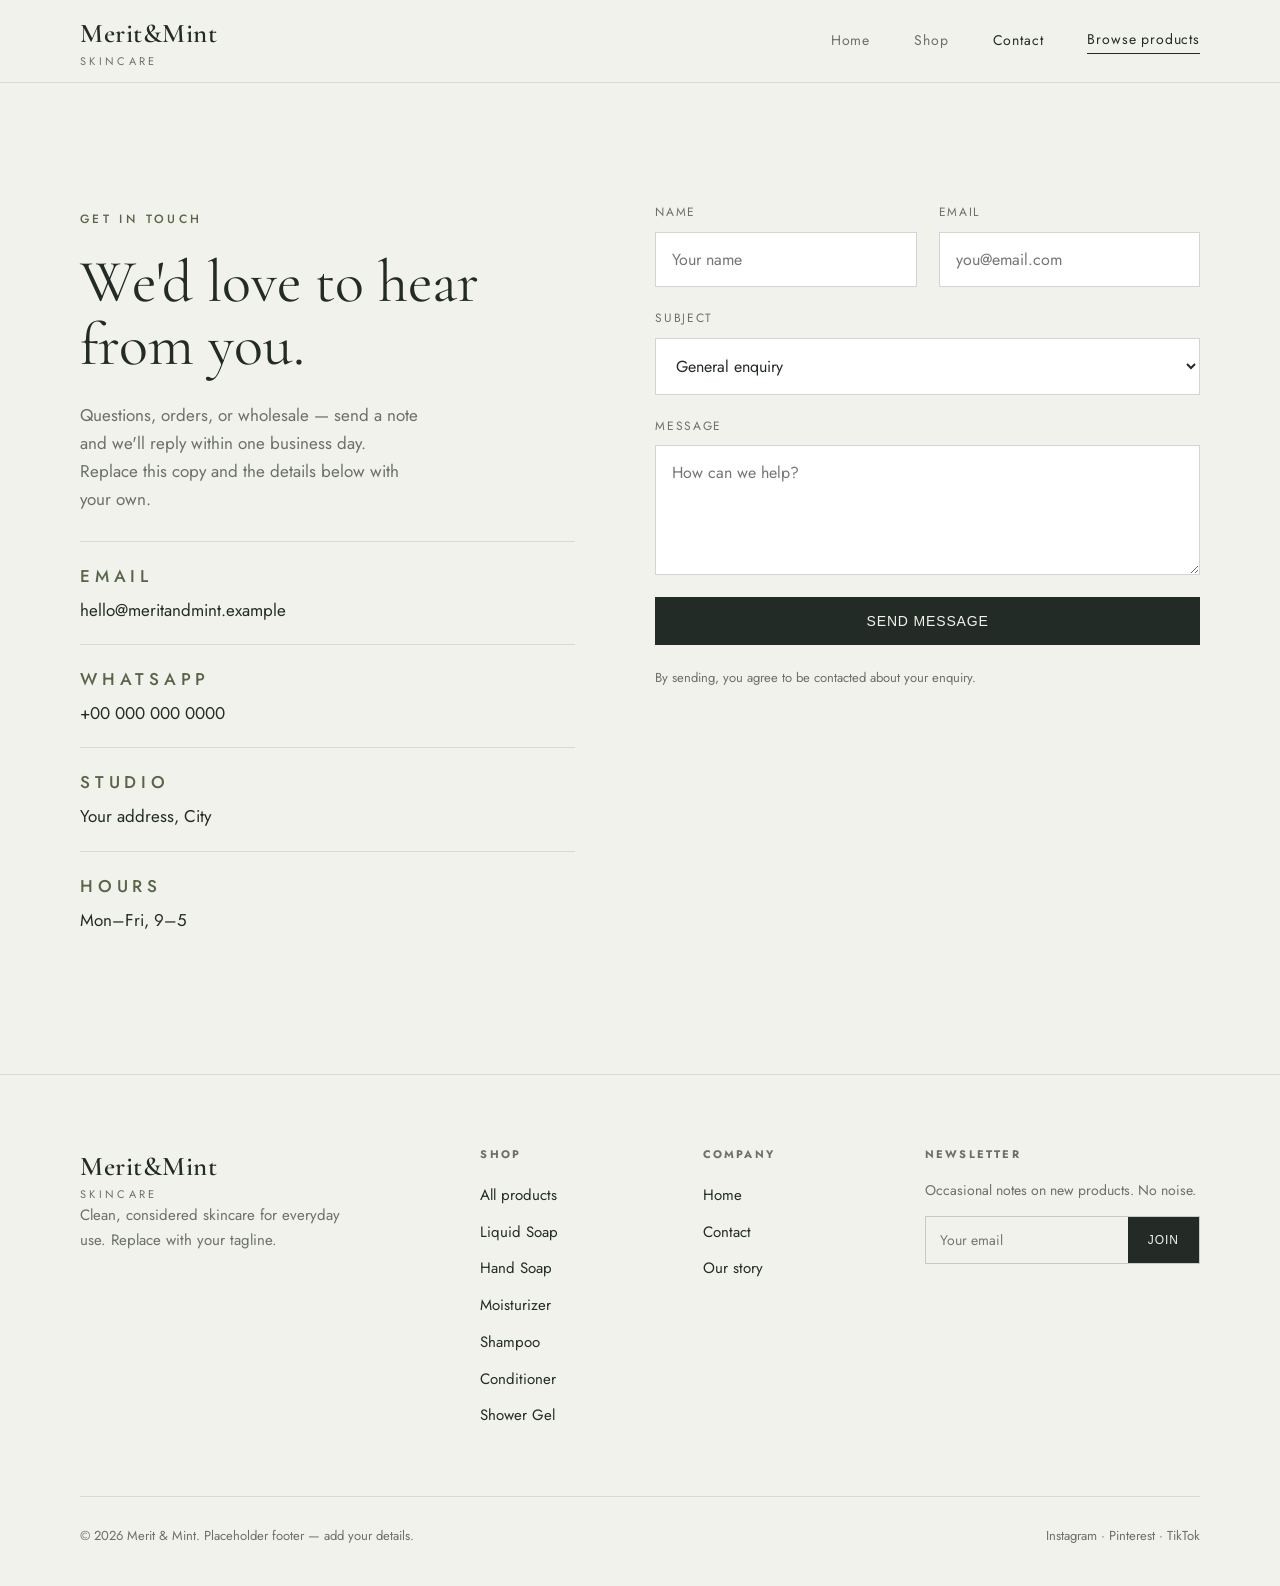
==== contact.html @ 52309c60 "Initial commit: skincare site" ====
<!DOCTYPE html>
<html lang="en">
<head>
<meta charset="UTF-8">
<meta name="viewport" content="width=device-width, initial-scale=1.0">
<title>Contact — Merit &amp; Mint</title>
<meta name="description" content="Get in touch with Merit &amp; Mint to enquire or place an order.">
<link rel="preconnect" href="https://fonts.googleapis.com">
<link rel="preconnect" href="https://fonts.gstatic.com" crossorigin>
<link href="https://fonts.googleapis.com/css2?family=Cormorant+Garamond:ital,wght@0,400;0,500;0,600;1,400;1,500&family=Jost:wght@300;400;500&display=swap" rel="stylesheet">
<link rel="stylesheet" href="assets/style.css">
</head>
<body>

<!-- NAV -->
<header class="nav">
  <div class="wrap nav-inner">
    <a href="index.html" class="brand">Merit&amp;Mint<small>Skincare</small></a>
    <nav class="nav-links">
      <a href="index.html">Home</a>
      <a href="shop.html">Shop</a>
      <a href="contact.html" class="active">Contact</a>
      <a href="shop.html" class="nav-cta">Browse products</a>
    </nav>
    <button class="burger" aria-label="Menu"><span></span><span></span><span></span></button>
  </div>
</header>

<!-- CONTACT -->
<section class="section">
  <div class="wrap contact-grid">
    <div class="contact-info reveal">
      <span class="label">Get in touch</span>
      <h2 class="serif">We'd love to hear from you.</h2>
      <p>Questions, orders, or wholesale — send a note and we'll reply within one business day. Replace this copy and the details below with your own.</p>
      <div class="info-row">
        <span class="label">Email</span>
        <a href="mailto:hello@meritandmint.example">hello@meritandmint.example</a>
      </div>
      <div class="info-row">
        <span class="label">WhatsApp</span>
        <a href="#">+00 000 000 0000</a>
      </div>
      <div class="info-row">
        <span class="label">Studio</span>
        <span>Your address, City</span>
      </div>
      <div class="info-row">
        <span class="label">Hours</span>
        <span>Mon–Fri, 9–5</span>
      </div>
    </div>

    <div class="reveal">
      <form class="form" id="contact-form" novalidate>
        <div class="field two">
          <div class="field">
            <label for="name">Name</label>
            <input id="name" name="name" type="text" required placeholder="Your name">
          </div>
          <div class="field">
            <label for="email">Email</label>
            <input id="email" name="email" type="email" required placeholder="you@email.com">
          </div>
        </div>
        <div class="field">
          <label for="subject">Subject</label>
          <select id="subject" name="subject">
            <option>General enquiry</option>
            <option>Product enquiry</option>
            <option>Place an order</option>
            <option>Wholesale</option>
          </select>
        </div>
        <div class="field">
          <label for="message">Message</label>
          <textarea id="message" name="message" required placeholder="How can we help?"></textarea>
        </div>
        <button type="submit" class="btn">Send message</button>
        <p class="form-note">By sending, you agree to be contacted about your enquiry.</p>
      </form>
      <div class="form-success" id="form-success">
        <strong>Thank you — your message is ready to send.</strong><br>
        This is a front-end demo, so nothing was actually delivered yet. See the note below to connect it to your inbox.
      </div>
    </div>
  </div>
</section>

<!-- FOOTER -->
<footer class="footer">
  <div class="wrap">
    <div class="foot-top">
      <div class="foot-brand">
        <a href="index.html" class="brand">Merit&amp;Mint<small>Skincare</small></a>
        <p>Clean, considered skincare for everyday use. Replace with your tagline.</p>
      </div>
      <div class="foot-col">
        <h5>Shop</h5>
        <a href="shop.html">All products</a>
        <a href="shop.html">Liquid Soap</a>
        <a href="shop.html">Hand Soap</a>
        <a href="shop.html">Moisturizer</a>
        <a href="shop.html">Shampoo</a>
        <a href="shop.html">Conditioner</a>
        <a href="shop.html">Shower Gel</a>
      </div>
      <div class="foot-col">
        <h5>Company</h5>
        <a href="index.html">Home</a>
        <a href="contact.html">Contact</a>
        <a href="contact.html">Our story</a>
      </div>
      <div class="foot-news">
        <h5 style="font-size:11px;letter-spacing:.2em;text-transform:uppercase;color:var(--stone);margin-bottom:16px">Newsletter</h5>
        <p>Occasional notes on new products. No noise.</p>
        <form class="row" id="news-form">
          <input type="email" placeholder="Your email" aria-label="Email" required>
          <button type="submit">Join</button>
        </form>
      </div>
    </div>
    <div class="foot-bottom">
      <span>© <span id="year">2026</span> Merit &amp; Mint. Placeholder footer — add your details.</span>
      <span>Instagram · Pinterest · TikTok</span>
    </div>
  </div>
</footer>

<script src="assets/script.js"></script>
</body>
</html>
---- assets/style.css ----
/* =========================================================
   MERIT & MINT — shared stylesheet
   Spa-luxe skincare brand. Core palette lives in :root below.
   ========================================================= */

:root{
  --bg:#F1F2EC;          /* soft mineral off-white */
  --surface:#FFFFFF;     /* cards / panels */
  --surface-2:#E8EAE1;   /* tonal tiles */
  --ink:#232B26;         /* deep pine charcoal */
  --stone:#6B7167;       /* muted secondary text */
  --sage:#7E8C6A;        /* accent */
  --sage-deep:#59654A;   /* accent for text/hover */
  --line:rgba(35,43,38,0.12);
  --line-strong:rgba(35,43,38,0.20);
  --max:1200px;
  --ease:cubic-bezier(.22,.61,.36,1);
}

*{box-sizing:border-box;margin:0;padding:0}
html{scroll-behavior:smooth}
body{
  background:var(--bg);
  color:var(--ink);
  font-family:'Jost',system-ui,sans-serif;
  font-size:17px;
  line-height:1.65;
  font-weight:400;
  -webkit-font-smoothing:antialiased;
}
img{max-width:100%;display:block}
a{color:inherit;text-decoration:none}
.wrap{max-width:var(--max);margin:0 auto;padding:0 40px}
.serif{font-family:'Cormorant Garamond',Georgia,serif;font-weight:500;line-height:1.05;letter-spacing:0}

/* utility label — letter-spaced small caps */
.label{
  font-size:12px;letter-spacing:.28em;text-transform:uppercase;
  font-weight:500;color:var(--sage-deep);
}

/* buttons */
.btn{
  display:inline-block;font-weight:500;font-size:14px;letter-spacing:.06em;
  text-transform:uppercase;padding:15px 34px;border-radius:0;cursor:pointer;
  background:var(--ink);color:var(--bg);border:1px solid var(--ink);
  transition:background .25s var(--ease),color .25s var(--ease);
}
.btn:hover{background:transparent;color:var(--ink)}
.btn-line{background:transparent;color:var(--ink)}
.btn-line:hover{background:var(--ink);color:var(--bg)}
.btn-sm{padding:11px 22px;font-size:12px}

/* =================== NAV =================== */
.nav{
  position:sticky;top:0;z-index:100;
  background:rgba(241,242,236,.82);
  backdrop-filter:blur(14px);
  border-bottom:1px solid var(--line);
}
.nav-inner{display:flex;align-items:center;justify-content:space-between;height:82px}
.brand{font-family:'Cormorant Garamond',serif;font-weight:600;font-size:27px;letter-spacing:.02em}
.brand small{font-size:11px;letter-spacing:.3em;display:block;text-transform:uppercase;color:var(--stone);font-family:'Jost',sans-serif;font-weight:400;margin-top:-4px}
.nav-links{display:flex;gap:44px;align-items:center}
.nav-links a{font-size:14px;letter-spacing:.06em;color:var(--stone);transition:color .2s}
.nav-links a:hover,.nav-links a.active{color:var(--ink)}
.nav-cta{color:var(--ink)!important;border-bottom:1px solid var(--ink);padding-bottom:2px}
.burger{display:none;background:none;border:none;cursor:pointer;width:30px;height:22px;position:relative}
.burger span{position:absolute;left:0;right:0;height:1.5px;background:var(--ink);transition:.3s}
.burger span:nth-child(1){top:0}
.burger span:nth-child(2){top:10px}
.burger span:nth-child(3){top:20px}

/* =================== HERO =================== */
.hero{padding:110px 0 120px}
.hero-grid{display:grid;grid-template-columns:1fr 1fr;gap:80px;align-items:center}
.hero h1{font-size:clamp(52px,7vw,104px);margin:26px 0 30px;font-weight:400}
.hero h1 em{font-style:italic;color:var(--sage-deep)}
.hero p{font-size:19px;color:var(--stone);max-width:38ch;margin-bottom:38px}
.hero-actions{display:flex;gap:18px;flex-wrap:wrap;align-items:center}
.hero-figure{
  aspect-ratio:3/4;position:relative;
  background:linear-gradient(155deg,var(--surface-2),#DADED0);
  border:1px solid var(--line);overflow:hidden;
}
.hero-figure .leaf{
  position:absolute;top:50%;left:50%;transform:translate(-50%,-50%);
  font-family:'Cormorant Garamond',serif;font-style:italic;
  font-size:clamp(90px,14vw,180px);color:var(--sage);opacity:.55;font-weight:400;
}
.hero-figure .tag{
  position:absolute;bottom:28px;left:28px;
  font-size:11px;letter-spacing:.2em;text-transform:uppercase;color:var(--stone);
}

/* =================== VALUES STRIP =================== */
.strip{border-top:1px solid var(--line);border-bottom:1px solid var(--line)}
.strip-inner{display:grid;grid-template-columns:repeat(4,1fr)}
.strip-item{padding:34px 26px;border-right:1px solid var(--line);text-align:center}
.strip-item:last-child{border-right:none}
.strip-item .label{display:block;margin-bottom:8px}
.strip-item p{font-size:14px;color:var(--stone)}

/* =================== SECTION SHELL =================== */
.section{padding:120px 0}
.section-head{max-width:56ch}
.section-head.center{margin:0 auto;text-align:center}
.section-head h2{font-size:clamp(38px,5vw,64px);margin:20px 0;font-weight:400}
.section-head p{color:var(--stone);font-size:18px}

/* =================== PRODUCT GRID =================== */
.filters{display:flex;gap:12px;flex-wrap:wrap;justify-content:center;margin:44px 0 56px}
.filter{
  font-size:13px;letter-spacing:.08em;text-transform:uppercase;
  padding:9px 22px;border:1px solid var(--line-strong);background:transparent;
  color:var(--stone);cursor:pointer;transition:.2s;font-family:inherit;
}
.filter:hover{color:var(--ink);border-color:var(--ink)}
.filter.active{background:var(--ink);color:var(--bg);border-color:var(--ink)}

.grid{display:grid;grid-template-columns:repeat(3,1fr);gap:8px}
.card{
  background:var(--surface);border:1px solid var(--line);
  display:flex;flex-direction:column;cursor:pointer;
  transition:transform .35s var(--ease),box-shadow .35s var(--ease);
}
.card:hover{transform:translateY(-4px);box-shadow:0 24px 50px -30px rgba(35,43,38,.35)}
.card-img{
  aspect-ratio:1/1;position:relative;overflow:hidden;
  display:flex;align-items:center;justify-content:center;
}
.card-img .glyph{font-family:'Cormorant Garamond',serif;font-style:italic;font-size:64px;color:var(--ink);opacity:.5}
.card-cat{position:absolute;top:16px;left:16px;font-size:10px;letter-spacing:.2em;text-transform:uppercase;color:var(--stone)}
.card-body{padding:24px 24px 26px;display:flex;flex-direction:column;gap:6px;border-top:1px solid var(--line)}
.card-body h3{font-family:'Cormorant Garamond',serif;font-size:26px;font-weight:600;letter-spacing:0}
.card-body .desc{font-size:14px;color:var(--stone);line-height:1.5}
.card-foot{display:flex;align-items:center;justify-content:space-between;margin-top:12px}
.card-price{font-size:17px;font-weight:500}
.card-enquire{font-size:12px;letter-spacing:.08em;text-transform:uppercase;color:var(--sage-deep);border-bottom:1px solid transparent;transition:.2s}
.card:hover .card-enquire{border-color:var(--sage-deep)}

/* soft tonal backgrounds cycled per card */
.tone-1{background:linear-gradient(150deg,#E9EBE1,#D8DDCB)}
.tone-2{background:linear-gradient(150deg,#EFEAE3,#E0D6C6)}
.tone-3{background:linear-gradient(150deg,#E4E9E6,#CFDAD2)}
.tone-4{background:linear-gradient(150deg,#ECEBE6,#DAD8CD)}

/* =================== FEATURE / SPLIT =================== */
.split{display:grid;grid-template-columns:1fr 1fr;gap:80px;align-items:center}
.split-figure{aspect-ratio:4/5;background:linear-gradient(160deg,var(--surface-2),#D5DAC9);border:1px solid var(--line);position:relative}
.split-figure .leaf{position:absolute;top:50%;left:50%;transform:translate(-50%,-50%);font-family:'Cormorant Garamond',serif;font-style:italic;font-size:130px;color:var(--sage);opacity:.5}
.split h2{font-size:clamp(34px,4.4vw,54px);font-weight:400;margin:18px 0 22px}
.split p{color:var(--stone);margin-bottom:18px}

/* dark band */
.band{background:var(--ink);color:var(--bg)}
.band .label{color:var(--sage)}
.band blockquote{font-family:'Cormorant Garamond',serif;font-weight:400;font-size:clamp(30px,4.4vw,54px);line-height:1.25;max-width:22ch;margin:24px auto 0;text-align:center;font-style:italic}
.band .center{text-align:center}

/* =================== CONTACT =================== */
.contact-grid{display:grid;grid-template-columns:1fr 1.1fr;gap:80px}
.contact-info h2{font-size:clamp(36px,5vw,60px);font-weight:400;margin:20px 0 24px}
.contact-info p{color:var(--stone);margin-bottom:28px;max-width:34ch}
.info-row{padding:20px 0;border-top:1px solid var(--line)}
.info-row .label{display:block;margin-bottom:6px}
.info-row a,.info-row span{font-size:17px}

.form{display:flex;flex-direction:column;gap:22px}
.field{display:flex;flex-direction:column;gap:9px}
.field label{font-size:12px;letter-spacing:.14em;text-transform:uppercase;color:var(--stone)}
.field input,.field textarea,.field select{
  font-family:inherit;font-size:16px;color:var(--ink);
  background:var(--surface);border:1px solid var(--line-strong);
  padding:15px 16px;border-radius:0;transition:border-color .2s;
}
.field input:focus,.field textarea:focus,.field select:focus{outline:none;border-color:var(--sage-deep)}
.field textarea{resize:vertical;min-height:130px}
.field.two{display:grid;grid-template-columns:1fr 1fr;gap:22px}
.form-note{font-size:13px;color:var(--stone)}
.form-success{
  display:none;padding:24px;border:1px solid var(--sage);background:#E9EDE0;
  color:var(--sage-deep);font-size:15px;
}
.form-success.show{display:block}

/* =================== QUICK-VIEW MODAL =================== */
.modal{
  position:fixed;inset:0;z-index:200;display:none;
  align-items:center;justify-content:center;padding:24px;
  background:rgba(35,43,38,.55);backdrop-filter:blur(4px);
}
.modal.open{display:flex}
.modal-card{
  background:var(--bg);max-width:820px;width:100%;
  display:grid;grid-template-columns:1fr 1fr;position:relative;
  border:1px solid var(--line);max-height:88vh;overflow:hidden;
}
.modal-img{aspect-ratio:1/1;display:flex;align-items:center;justify-content:center}
.modal-img .glyph{font-family:'Cormorant Garamond',serif;font-style:italic;font-size:96px;color:var(--ink);opacity:.5}
.modal-body{padding:44px 40px;display:flex;flex-direction:column;gap:14px;overflow-y:auto}
.modal-body .card-cat{position:static}
.modal-body h3{font-family:'Cormorant Garamond',serif;font-size:38px;font-weight:600;line-height:1.05}
.modal-body .price{font-size:22px;font-weight:500}
.modal-body .long{color:var(--stone);font-size:15px}
.modal-body ul{list-style:none;display:flex;flex-direction:column;gap:8px;margin:6px 0}
.modal-body ul li{font-size:14px;color:var(--stone);padding-left:18px;position:relative}
.modal-body ul li::before{content:'';position:absolute;left:0;top:9px;width:6px;height:6px;background:var(--sage);border-radius:50%}
.modal-close{position:absolute;top:16px;right:16px;background:var(--bg);border:1px solid var(--line-strong);width:38px;height:38px;cursor:pointer;font-size:18px;z-index:2;transition:.2s}
.modal-close:hover{background:var(--ink);color:var(--bg)}

/* =================== FOOTER =================== */
.footer{border-top:1px solid var(--line);padding:70px 0 40px}
.foot-top{display:grid;grid-template-columns:2fr 1fr 1fr 1.3fr;gap:44px;margin-bottom:56px}
.foot-brand .brand{margin-bottom:16px}
.foot-brand p{color:var(--stone);font-size:15px;max-width:30ch}
.foot-col h5{font-size:11px;letter-spacing:.2em;text-transform:uppercase;color:var(--stone);margin-bottom:20px}
.foot-col a{display:block;font-size:15px;margin-bottom:12px;color:var(--ink);transition:color .2s}
.foot-col a:hover{color:var(--sage-deep)}
.foot-news p{font-size:14px;color:var(--stone);margin-bottom:14px}
.foot-news .row{display:flex;border:1px solid var(--line-strong)}
.foot-news input{flex:1;border:none;background:transparent;padding:13px 14px;font-family:inherit;font-size:14px;color:var(--ink)}
.foot-news input:focus{outline:none}
.foot-news button{border:none;background:var(--ink);color:var(--bg);padding:0 20px;cursor:pointer;font-size:12px;letter-spacing:.08em;text-transform:uppercase}
.foot-bottom{display:flex;justify-content:space-between;padding-top:28px;border-top:1px solid var(--line);color:var(--stone);font-size:13px;flex-wrap:wrap;gap:10px}

/* =================== REVEAL =================== */
.reveal{opacity:0;transform:translateY(22px);transition:opacity .8s var(--ease),transform .8s var(--ease)}
.reveal.in{opacity:1;transform:none}

/* =================== RESPONSIVE =================== */
@media (max-width:960px){
  .wrap{padding:0 28px}
  .nav-links{
    position:absolute;top:82px;left:0;right:0;flex-direction:column;gap:0;
    background:var(--bg);border-bottom:1px solid var(--line);
    max-height:0;overflow:hidden;transition:max-height .35s var(--ease);
  }
  .nav-links.open{max-height:340px}
  .nav-links a{width:100%;padding:16px 28px;border-top:1px solid var(--line)}
  .burger{display:block}
  .hero-grid{grid-template-columns:1fr;gap:52px}
  .hero-figure{max-width:440px}
  .strip-inner{grid-template-columns:1fr 1fr}
  .strip-item:nth-child(2){border-right:none}
  .strip-item{border-bottom:1px solid var(--line)}
  .grid{grid-template-columns:1fr 1fr}
  .split{grid-template-columns:1fr;gap:44px}
  .contact-grid{grid-template-columns:1fr;gap:52px}
  .modal-card{grid-template-columns:1fr;max-height:92vh;overflow-y:auto}
  .modal-img{aspect-ratio:16/10}
  .foot-top{grid-template-columns:1fr 1fr;gap:36px}
}
@media (max-width:600px){
  .wrap{padding:0 22px}
  .section{padding:80px 0}
  .hero{padding:64px 0 76px}
  .strip-inner{grid-template-columns:1fr}
  .strip-item{border-right:none}
  .grid{grid-template-columns:1fr}
  .field.two{grid-template-columns:1fr}
  .foot-top{grid-template-columns:1fr}
}
@media (prefers-reduced-motion:reduce){
  .reveal{opacity:1;transform:none;transition:none}
  html{scroll-behavior:auto}
  .card:hover{transform:none}
}
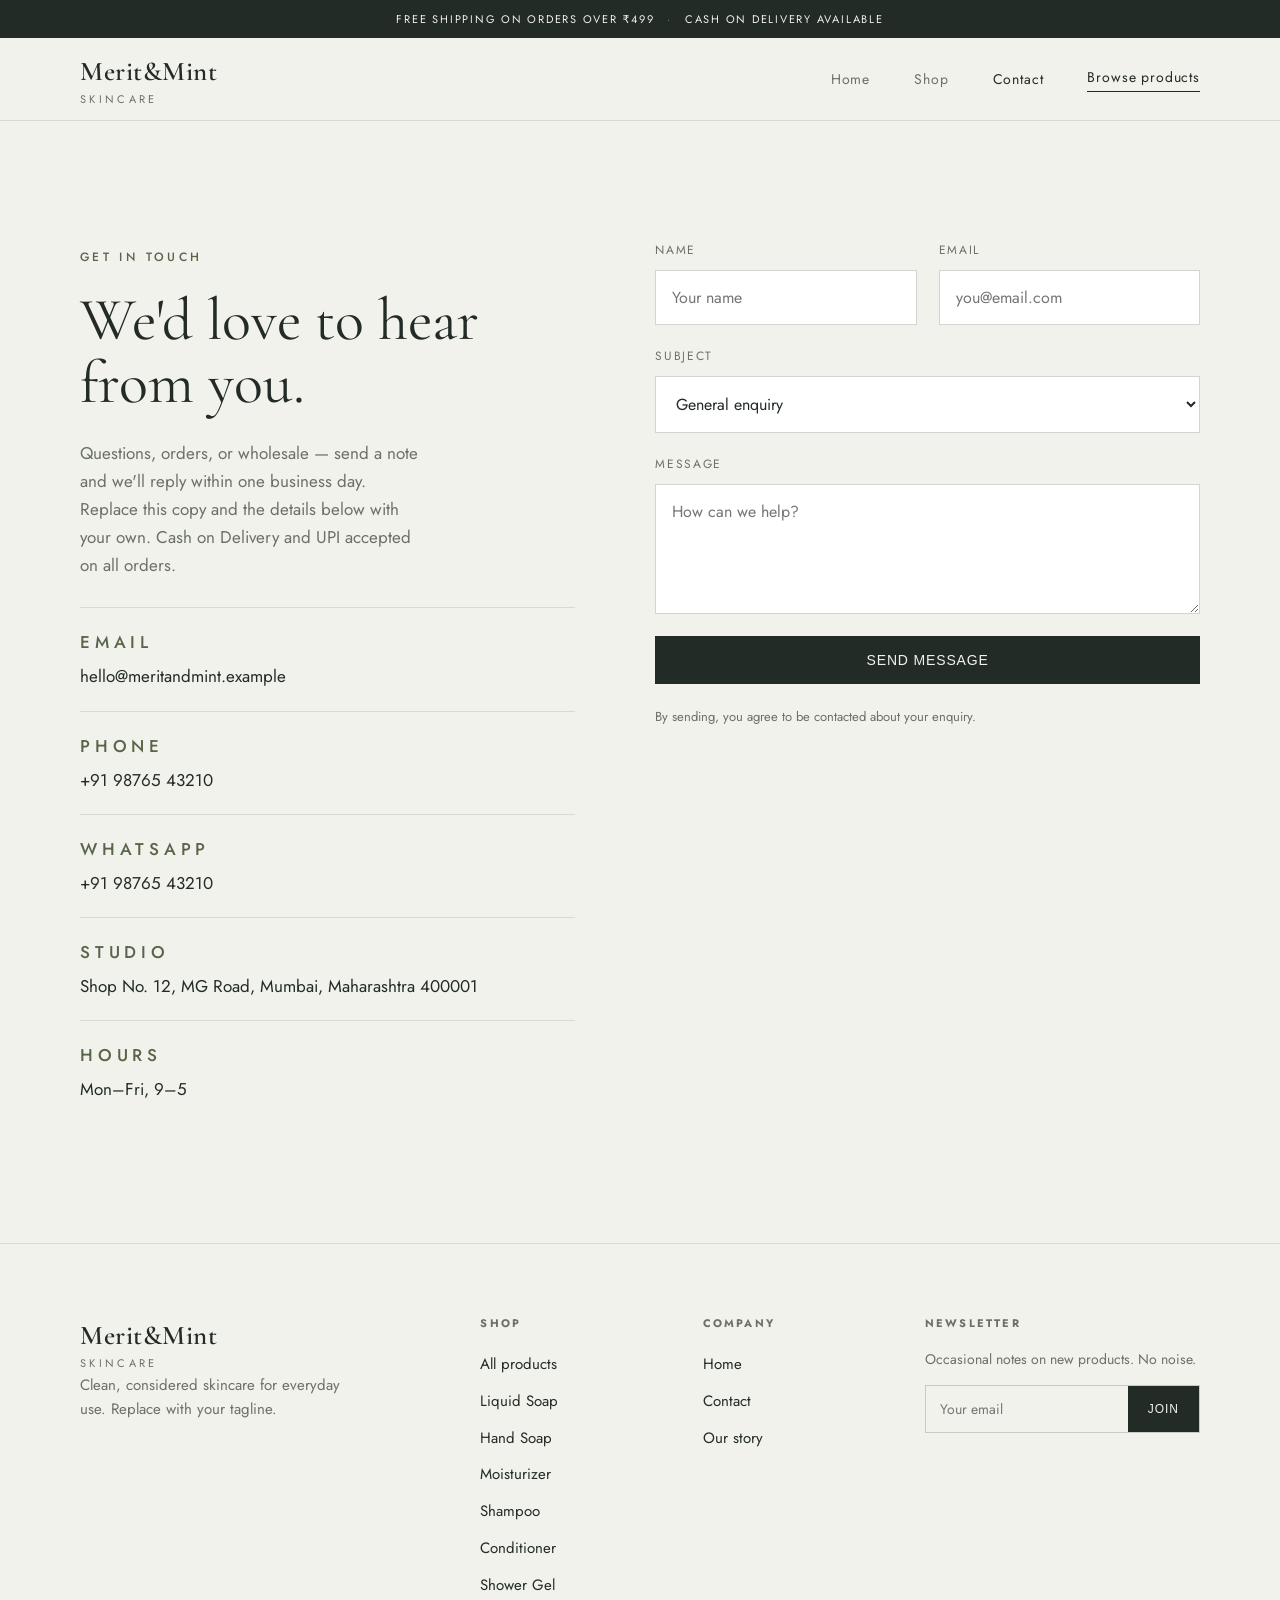
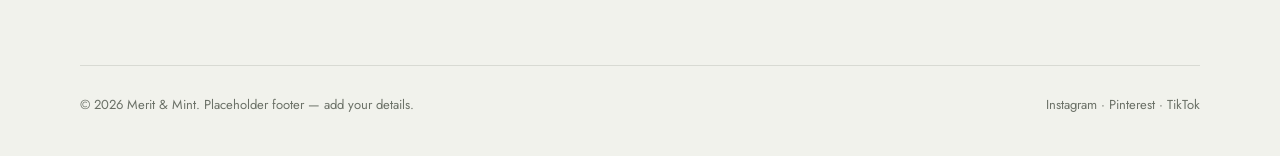
==== commit 4d73ffcb: "Localize for India: ₹ prices, +91 contact, shipping/COD banner" ====
--- a/contact.html
+++ b/contact.html
@@ -11,6 +11,9 @@
 <link rel="stylesheet" href="assets/style.css">
 </head>
 <body>
+
+<!-- ANNOUNCEMENT BAR -->
+<div class="promo-bar">Free shipping on orders over &#8377;499 <span>&middot;</span> Cash on Delivery available</div>
 
 <!-- NAV -->
 <header class="nav">
@@ -32,18 +35,22 @@
     <div class="contact-info reveal">
       <span class="label">Get in touch</span>
       <h2 class="serif">We'd love to hear from you.</h2>
-      <p>Questions, orders, or wholesale — send a note and we'll reply within one business day. Replace this copy and the details below with your own.</p>
+      <p>Questions, orders, or wholesale — send a note and we'll reply within one business day. Replace this copy and the details below with your own. Cash on Delivery and UPI accepted on all orders.</p>
       <div class="info-row">
         <span class="label">Email</span>
         <a href="mailto:hello@meritandmint.example">hello@meritandmint.example</a>
       </div>
       <div class="info-row">
+        <span class="label">Phone</span>
+        <a href="tel:+919876543210">+91 98765 43210</a>
+      </div>
+      <div class="info-row">
         <span class="label">WhatsApp</span>
-        <a href="#">+00 000 000 0000</a>
+        <a href="https://wa.me/919876543210">+91 98765 43210</a>
       </div>
       <div class="info-row">
         <span class="label">Studio</span>
-        <span>Your address, City</span>
+        <span>Shop No. 12, MG Road, Mumbai, Maharashtra 400001</span>
       </div>
       <div class="info-row">
         <span class="label">Hours</span>
--- a/assets/style.css
+++ b/assets/style.css
@@ -50,6 +50,13 @@
 .btn-line{background:transparent;color:var(--ink)}
 .btn-line:hover{background:var(--ink);color:var(--bg)}
 .btn-sm{padding:11px 22px;font-size:12px}
+
+/* =================== ANNOUNCEMENT BAR =================== */
+.promo-bar{
+  background:var(--ink);color:var(--bg);text-align:center;
+  padding:10px 20px;font-size:11px;letter-spacing:.16em;text-transform:uppercase;
+}
+.promo-bar span{color:var(--sage);margin:0 8px}
 
 /* =================== NAV =================== */
 .nav{
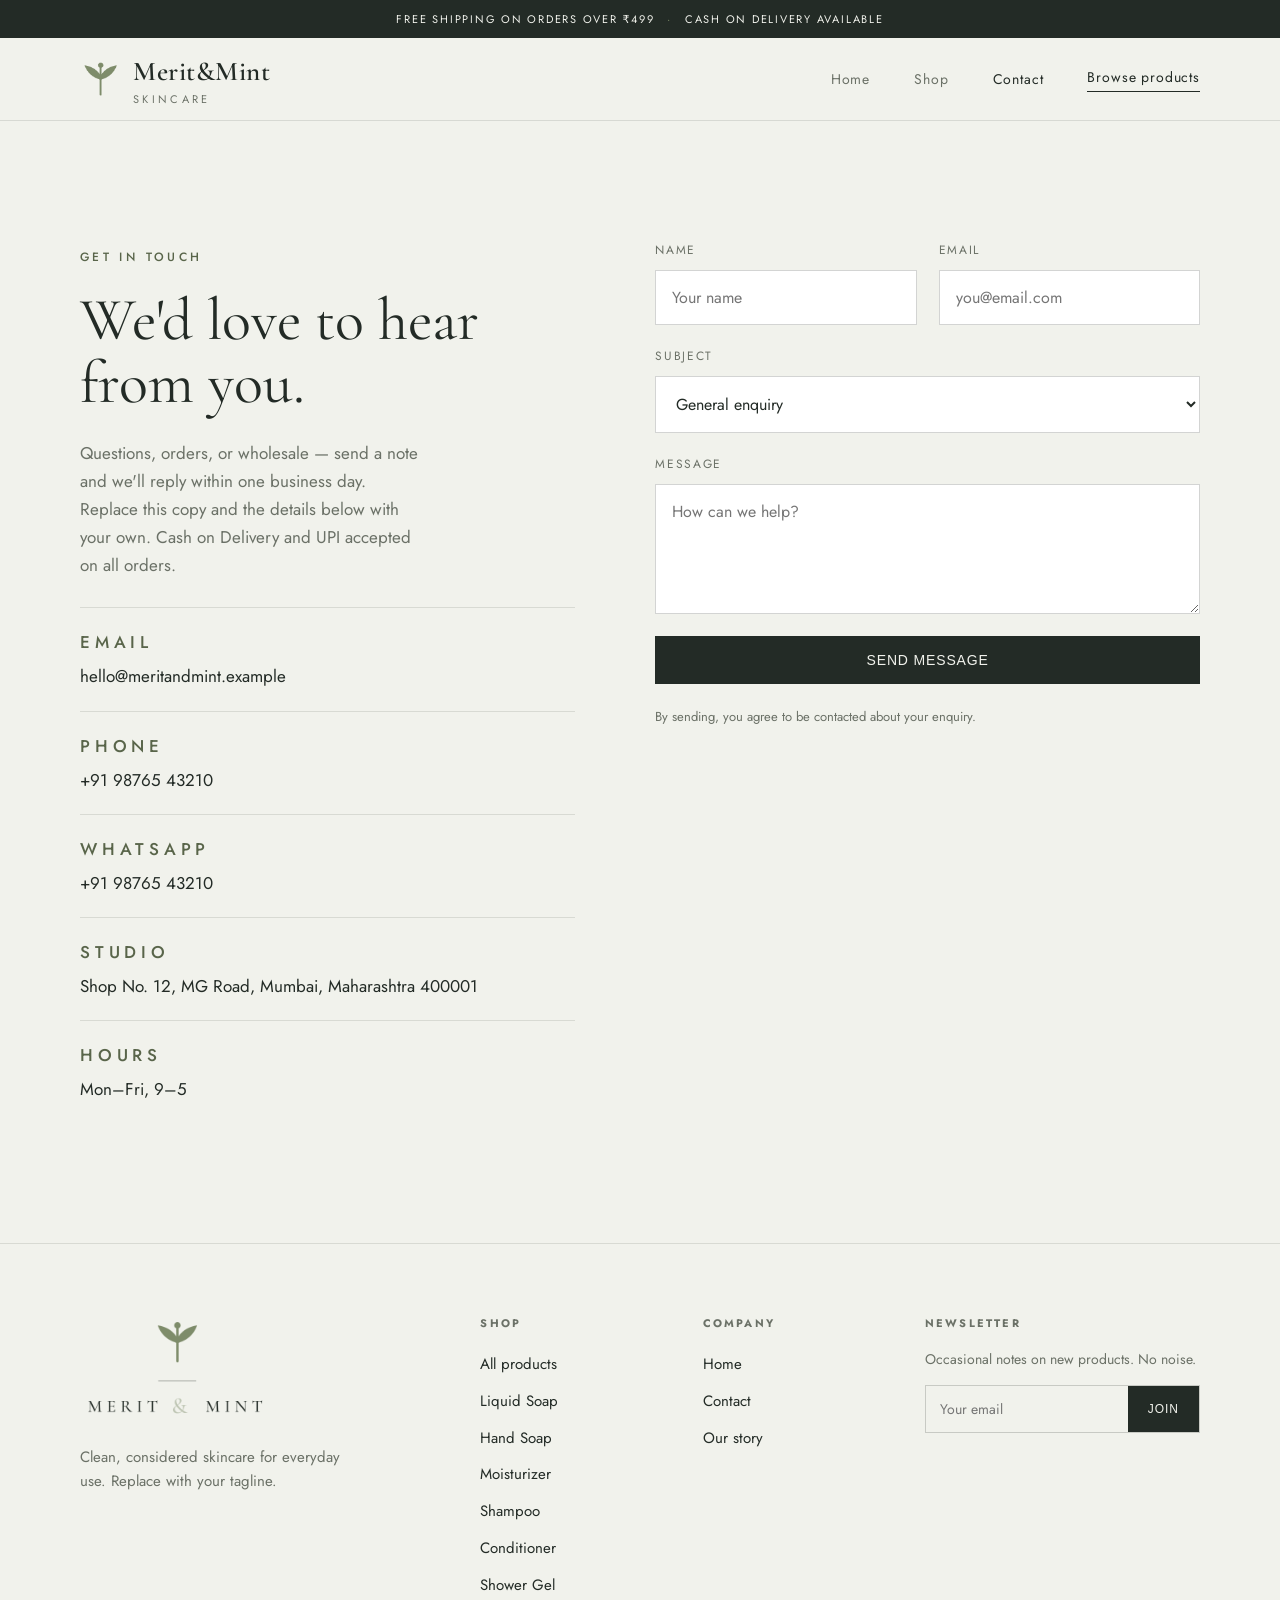
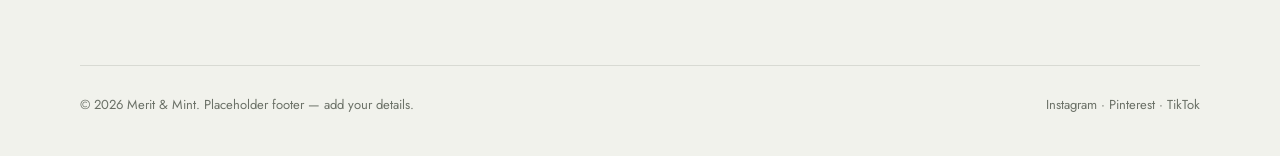
==== commit 3413301f: "Add finalized brand logo: nav mark, footer lockup, favicon set" ====
--- a/contact.html
+++ b/contact.html
@@ -5,6 +5,10 @@
 <meta name="viewport" content="width=device-width, initial-scale=1.0">
 <title>Contact — Merit &amp; Mint</title>
 <meta name="description" content="Get in touch with Merit &amp; Mint to enquire or place an order.">
+<link rel="icon" href="favicon.ico" sizes="any">
+<link rel="icon" type="image/png" sizes="32x32" href="assets/favicon-32.png">
+<link rel="icon" type="image/png" sizes="16x16" href="assets/favicon-16.png">
+<link rel="apple-touch-icon" href="assets/apple-touch-icon.png">
 <link rel="preconnect" href="https://fonts.googleapis.com">
 <link rel="preconnect" href="https://fonts.gstatic.com" crossorigin>
 <link href="https://fonts.googleapis.com/css2?family=Cormorant+Garamond:ital,wght@0,400;0,500;0,600;1,400;1,500&family=Jost:wght@300;400;500&display=swap" rel="stylesheet">
@@ -18,7 +22,10 @@
 <!-- NAV -->
 <header class="nav">
   <div class="wrap nav-inner">
-    <a href="index.html" class="brand">Merit&amp;Mint<small>Skincare</small></a>
+    <a href="index.html" class="brand">
+      <img src="assets/logo-mark.png" alt="Merit & Mint" class="brand-mark">
+      <span class="brand-text">Merit&amp;Mint<small>Skincare</small></span>
+    </a>
     <nav class="nav-links">
       <a href="index.html">Home</a>
       <a href="shop.html">Shop</a>
@@ -99,7 +106,7 @@
   <div class="wrap">
     <div class="foot-top">
       <div class="foot-brand">
-        <a href="index.html" class="brand">Merit&amp;Mint<small>Skincare</small></a>
+        <a href="index.html" class="foot-logo"><img src="assets/logo-full.png" alt="Merit & Mint" width="474" height="266"></a>
         <p>Clean, considered skincare for everyday use. Replace with your tagline.</p>
       </div>
       <div class="foot-col">
--- a/assets/style.css
+++ b/assets/style.css
@@ -66,7 +66,8 @@
   border-bottom:1px solid var(--line);
 }
 .nav-inner{display:flex;align-items:center;justify-content:space-between;height:82px}
-.brand{font-family:'Cormorant Garamond',serif;font-weight:600;font-size:27px;letter-spacing:.02em}
+.brand{display:flex;align-items:center;gap:12px;font-family:'Cormorant Garamond',serif;font-weight:600;font-size:27px;letter-spacing:.02em}
+.brand-mark{height:42px;width:auto;display:block}
 .brand small{font-size:11px;letter-spacing:.3em;display:block;text-transform:uppercase;color:var(--stone);font-family:'Jost',sans-serif;font-weight:400;margin-top:-4px}
 .nav-links{display:flex;gap:44px;align-items:center}
 .nav-links a{font-size:14px;letter-spacing:.06em;color:var(--stone);transition:color .2s}
@@ -219,7 +220,8 @@
 /* =================== FOOTER =================== */
 .footer{border-top:1px solid var(--line);padding:70px 0 40px}
 .foot-top{display:grid;grid-template-columns:2fr 1fr 1fr 1.3fr;gap:44px;margin-bottom:56px}
-.foot-brand .brand{margin-bottom:16px}
+.foot-logo{display:inline-block;margin-bottom:16px}
+.foot-logo img{width:190px;height:auto;display:block}
 .foot-brand p{color:var(--stone);font-size:15px;max-width:30ch}
 .foot-col h5{font-size:11px;letter-spacing:.2em;text-transform:uppercase;color:var(--stone);margin-bottom:20px}
 .foot-col a{display:block;font-size:15px;margin-bottom:12px;color:var(--ink);transition:color .2s}
@@ -262,6 +264,8 @@
   .wrap{padding:0 22px}
   .section{padding:80px 0}
   .hero{padding:64px 0 76px}
+  .brand-mark{height:32px}
+  .brand{gap:9px}
   .strip-inner{grid-template-columns:1fr}
   .strip-item{border-right:none}
   .grid{grid-template-columns:1fr}
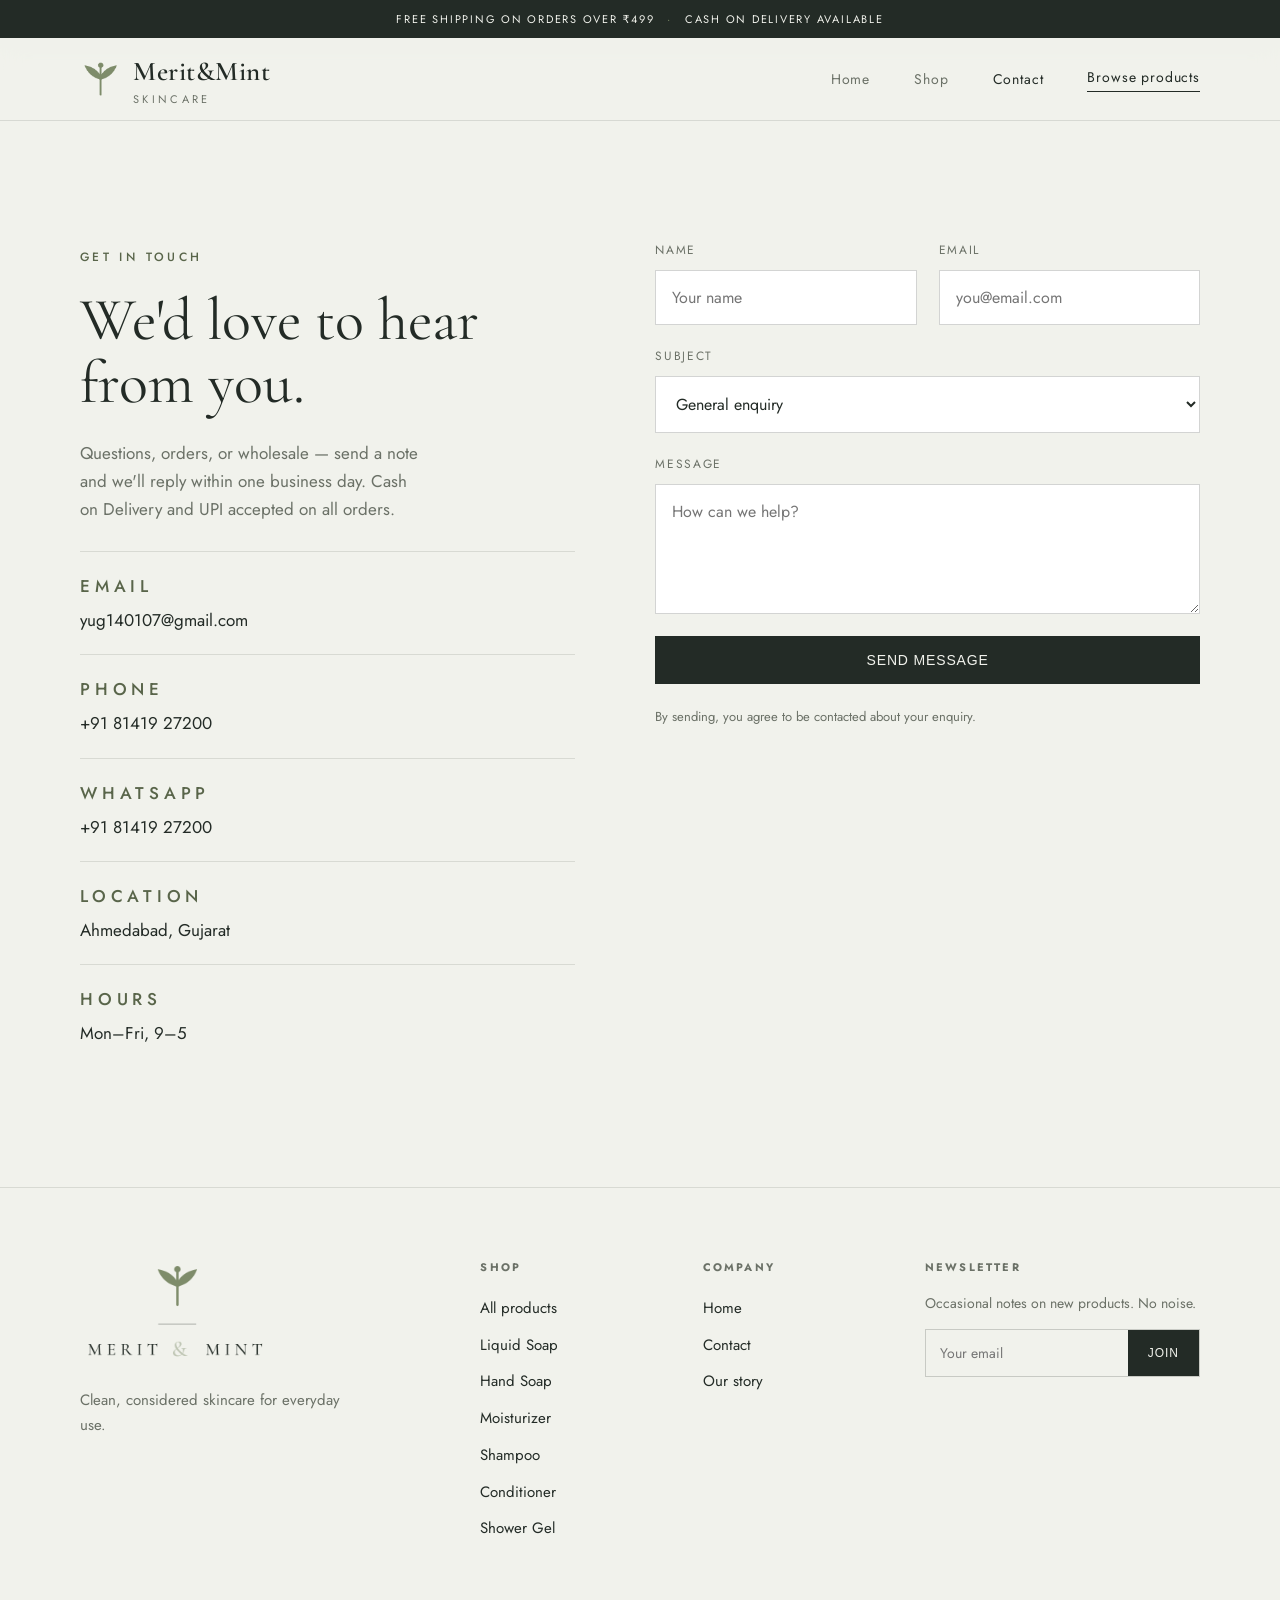
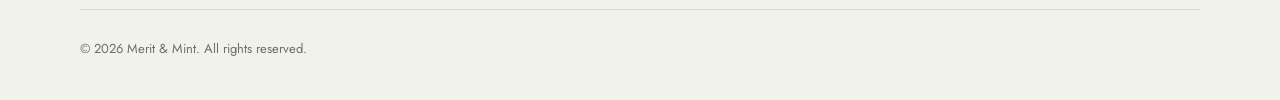
==== commit bfd70778: "Go live: wire real forms via Web3Forms, add real contact details, remove placeholder content" ====
--- a/contact.html
+++ b/contact.html
@@ -42,22 +42,22 @@
     <div class="contact-info reveal">
       <span class="label">Get in touch</span>
       <h2 class="serif">We'd love to hear from you.</h2>
-      <p>Questions, orders, or wholesale — send a note and we'll reply within one business day. Replace this copy and the details below with your own. Cash on Delivery and UPI accepted on all orders.</p>
+      <p>Questions, orders, or wholesale — send a note and we'll reply within one business day. Cash on Delivery and UPI accepted on all orders.</p>
       <div class="info-row">
         <span class="label">Email</span>
-        <a href="mailto:hello@meritandmint.example">hello@meritandmint.example</a>
+        <a href="mailto:yug140107@gmail.com">yug140107@gmail.com</a>
       </div>
       <div class="info-row">
         <span class="label">Phone</span>
-        <a href="tel:+919876543210">+91 98765 43210</a>
+        <a href="tel:+918141927200">+91 81419 27200</a>
       </div>
       <div class="info-row">
         <span class="label">WhatsApp</span>
-        <a href="https://wa.me/919876543210">+91 98765 43210</a>
+        <a href="https://wa.me/918141927200">+91 81419 27200</a>
       </div>
       <div class="info-row">
-        <span class="label">Studio</span>
-        <span>Shop No. 12, MG Road, Mumbai, Maharashtra 400001</span>
+        <span class="label">Location</span>
+        <span>Ahmedabad, Gujarat</span>
       </div>
       <div class="info-row">
         <span class="label">Hours</span>
@@ -67,6 +67,9 @@
 
     <div class="reveal">
       <form class="form" id="contact-form" novalidate>
+        <input type="hidden" name="access_key" value="b7019229-a9c9-4ab1-8d49-d7867fa2e388">
+        <input type="hidden" name="from_name" value="Merit & Mint — Contact form">
+        <input type="checkbox" name="botcheck" class="hidden" style="display:none" tabindex="-1" autocomplete="off">
         <div class="field two">
           <div class="field">
             <label for="name">Name</label>
@@ -93,9 +96,10 @@
         <button type="submit" class="btn">Send message</button>
         <p class="form-note">By sending, you agree to be contacted about your enquiry.</p>
       </form>
+      <div class="form-error" id="form-error" role="alert"></div>
       <div class="form-success" id="form-success">
-        <strong>Thank you — your message is ready to send.</strong><br>
-        This is a front-end demo, so nothing was actually delivered yet. See the note below to connect it to your inbox.
+        <strong>Thank you — your message is on its way.</strong><br>
+        We've received your enquiry and will get back to you within one business day.
       </div>
     </div>
   </div>
@@ -107,7 +111,7 @@
     <div class="foot-top">
       <div class="foot-brand">
         <a href="index.html" class="foot-logo"><img src="assets/logo-full.png" alt="Merit & Mint" width="474" height="266"></a>
-        <p>Clean, considered skincare for everyday use. Replace with your tagline.</p>
+        <p>Clean, considered skincare for everyday use.</p>
       </div>
       <div class="foot-col">
         <h5>Shop</h5>
@@ -129,14 +133,18 @@
         <h5 style="font-size:11px;letter-spacing:.2em;text-transform:uppercase;color:var(--stone);margin-bottom:16px">Newsletter</h5>
         <p>Occasional notes on new products. No noise.</p>
         <form class="row" id="news-form">
-          <input type="email" placeholder="Your email" aria-label="Email" required>
+          <input type="hidden" name="access_key" value="b7019229-a9c9-4ab1-8d49-d7867fa2e388">
+          <input type="hidden" name="subject" value="Newsletter signup — Merit & Mint">
+          <input type="hidden" name="from_name" value="Merit & Mint — Newsletter">
+          <input type="checkbox" name="botcheck" class="hidden" style="display:none" tabindex="-1" autocomplete="off">
+          <input type="email" name="email" placeholder="Your email" aria-label="Email" required>
           <button type="submit">Join</button>
         </form>
+        <p class="news-error" id="news-error"></p>
       </div>
     </div>
     <div class="foot-bottom">
-      <span>© <span id="year">2026</span> Merit &amp; Mint. Placeholder footer — add your details.</span>
-      <span>Instagram · Pinterest · TikTok</span>
+      <span>© <span id="year">2026</span> Merit &amp; Mint. All rights reserved.</span>
     </div>
   </div>
 </footer>
--- a/assets/style.css
+++ b/assets/style.css
@@ -191,6 +191,13 @@
   color:var(--sage-deep);font-size:15px;
 }
 .form-success.show{display:block}
+.form-error{
+  display:none;padding:18px 20px;border:1px solid #C97B5E;background:#F5E9E3;
+  color:#8A4A2E;font-size:14px;margin-top:18px;
+}
+.form-error.show{display:block}
+.btn:disabled{opacity:.55;cursor:not-allowed}
+.btn:disabled:hover{background:var(--ink);color:var(--bg)}
 
 /* =================== QUICK-VIEW MODAL =================== */
 .modal{
@@ -231,6 +238,9 @@
 .foot-news input{flex:1;border:none;background:transparent;padding:13px 14px;font-family:inherit;font-size:14px;color:var(--ink)}
 .foot-news input:focus{outline:none}
 .foot-news button{border:none;background:var(--ink);color:var(--bg);padding:0 20px;cursor:pointer;font-size:12px;letter-spacing:.08em;text-transform:uppercase}
+.foot-news button:disabled{opacity:.6;cursor:not-allowed}
+.news-error{display:none;font-size:12px;color:#8A4A2E;margin-top:10px}
+.news-error.show{display:block}
 .foot-bottom{display:flex;justify-content:space-between;padding-top:28px;border-top:1px solid var(--line);color:var(--stone);font-size:13px;flex-wrap:wrap;gap:10px}
 
 /* =================== REVEAL =================== */
